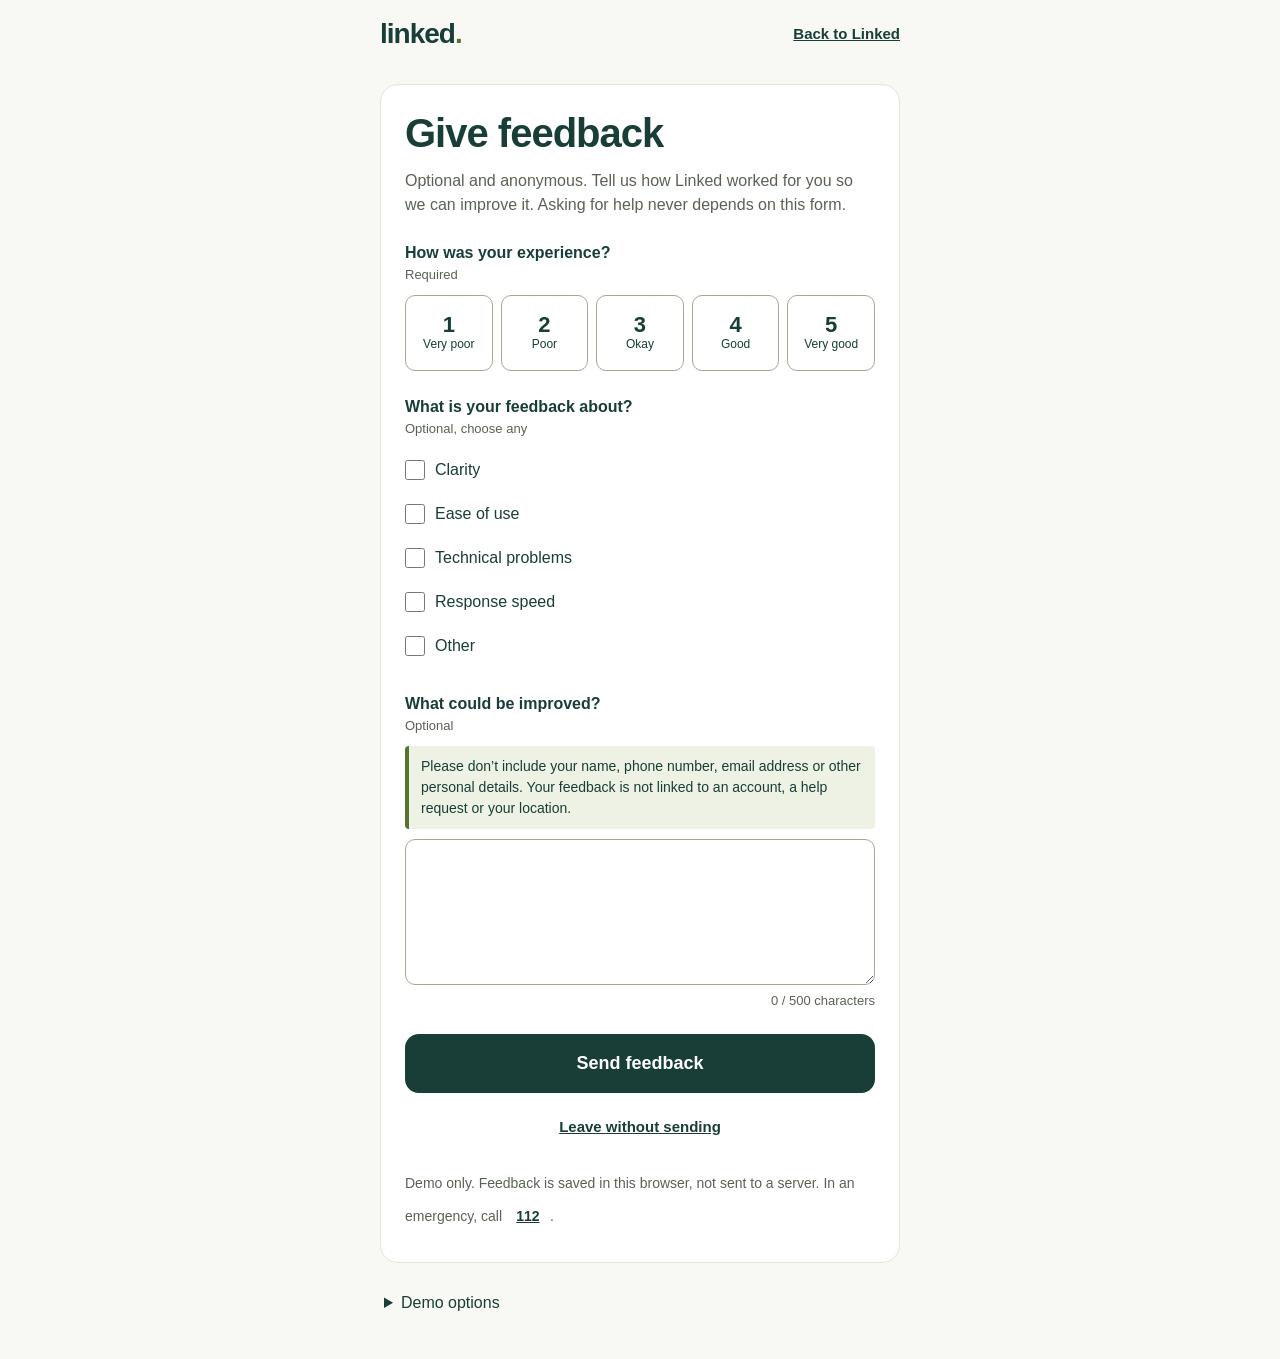
==== feedback.html @ 64598f96 "Add anonymous feedback page (user story 14) Separate feedback page reachable from the main screen he" ====
<!doctype html>
<html lang="en">
  <head>
    <meta charset="UTF-8" />
    <meta
      name="viewport"
      content="width=device-width, initial-scale=1.0"
    />
    <meta name="theme-color" content="#183e37" />
    <link rel="stylesheet" href="styles.css" />
    <link rel="stylesheet" href="feedback.css" />
    <title>Linked | Give feedback</title>

    <script src="feedback-store.js" defer></script>
    <script src="feedback.js" defer></script>
  </head>
  <body>
    <header>
      <a class="brand" href="index.html" aria-label="Linked, back to main screen">
        <b aria-hidden="true">↗</b>
        linked<span>.</span>
      </a>
      <nav class="header-nav" aria-label="Pages">
        <a href="index.html">Back to Linked</a>
      </nav>
    </header>

    <main>
      <section class="help-card" aria-labelledby="page-title">
        <h1 id="page-title">Give feedback</h1>
        <p class="feedback-intro">
          Optional and anonymous. Tell us how Linked worked for you so we
          can improve it. Asking for help never depends on this form.
        </p>

        <form
          id="feedback-form"
          class="feedback-form"
          novalidate
        >
          <fieldset
            id="rating-group"
            class="rating-group"
            aria-describedby="rating-error"
          >
            <legend>
              How was your experience?
              <span class="field-note">Required</span>
            </legend>
            <div class="rating-options">
              <label class="rating-option">
                <input type="radio" name="rating" value="1" />
                <span class="rating-number">1</span>
                <span class="rating-label">Very poor</span>
              </label>
              <label class="rating-option">
                <input type="radio" name="rating" value="2" />
                <span class="rating-number">2</span>
                <span class="rating-label">Poor</span>
              </label>
              <label class="rating-option">
                <input type="radio" name="rating" value="3" />
                <span class="rating-number">3</span>
                <span class="rating-label">Okay</span>
              </label>
              <label class="rating-option">
                <input type="radio" name="rating" value="4" />
                <span class="rating-number">4</span>
                <span class="rating-label">Good</span>
              </label>
              <label class="rating-option">
                <input type="radio" name="rating" value="5" />
                <span class="rating-number">5</span>
                <span class="rating-label">Very good</span>
              </label>
            </div>
            <p
              id="rating-error"
              class="field-error"
              role="alert"
              hidden
            >
              Choose a rating from 1 to 5 before sending.
            </p>
          </fieldset>

          <fieldset class="category-group">
            <legend>
              What is your feedback about?
              <span class="field-note">Optional, choose any</span>
            </legend>
            <label class="category-option">
              <input type="checkbox" name="category" value="clarity" />
              <span>Clarity</span>
            </label>
            <label class="category-option">
              <input type="checkbox" name="category" value="ease-of-use" />
              <span>Ease of use</span>
            </label>
            <label class="category-option">
              <input
                type="checkbox"
                name="category"
                value="technical-problems"
              />
              <span>Technical problems</span>
            </label>
            <label class="category-option">
              <input type="checkbox" name="category" value="speed" />
              <span>Response speed</span>
            </label>
            <label class="category-option">
              <input type="checkbox" name="category" value="other" />
              <span>Other</span>
            </label>
          </fieldset>

          <div class="comment-field">
            <label for="feedback-comment">
              What could be improved?
              <span class="field-note">Optional</span>
            </label>
            <p id="privacy-note" class="privacy-note">
              Please don’t include your name, phone number, email address or
              other personal details. Your feedback is not linked to an
              account, a help request or your location.
            </p>
            <textarea
              id="feedback-comment"
              name="comment"
              rows="5"
              maxlength="500"
              aria-describedby="privacy-note comment-count"
            ></textarea>
            <p
              id="comment-count"
              class="comment-count"
              aria-live="polite"
            >
              0 / 500 characters
            </p>
          </div>

          <div
            id="feedback-failure"
            class="status-banner failure-banner"
            role="alert"
            hidden
          >
            <strong>Your feedback could not be sent.</strong>
            <p>Nothing you entered was lost. Please try again.</p>
            <button
              id="retry-button"
              class="secondary"
              type="button"
            >
              Try again
            </button>
          </div>

          <button
            id="submit-button"
            class="submit-button"
            type="submit"
          >
            Send feedback
          </button>
          <a class="leave-link" href="index.html">Leave without sending</a>
        </form>

        <div
          id="feedback-confirmation"
          class="status-banner confirmation-banner"
          role="status"
          hidden
        >
          <strong id="confirmation-title" tabindex="-1">
            Thank you, your feedback was sent (demo).
          </strong>
          <p>It helps the team improve Linked.</p>
          <a class="secondary back-button" href="index.html">
            Back to Linked
          </a>
        </div>

        <p class="demo-note">
          Demo only. Feedback is saved in this browser, not sent to a
          server. In an emergency, call <a href="tel:112">112</a>.
        </p>
        <noscript>
          <p class="script-warning">
            Enable JavaScript to send feedback.
          </p>
        </noscript>
      </section>

      <details class="settings">
        <summary>Demo options</summary>
        <div class="settings-content">
          <label class="sound-toggle">
            <input id="simulate-failure" type="checkbox" />
            Simulate failed submission
          </label>
        </div>
      </details>
    </main>
  </body>
</html>
---- styles.css ----
:root {
  --green: #183e37;
  --muted: #586354;
  --paper: #f8f9f5;
  --border: #e1e5da;
}
* { box-sizing: border-box; }
[hidden] { display: none !important; }
body {
  margin: 0;
  background: var(--paper);
  color: var(--green);
  font: 1rem/1.5 "Segoe UI", sans-serif;
}
button, a, summary { -webkit-tap-highlight-color: transparent; }
button { font: inherit; cursor: pointer; }
button:disabled { cursor: not-allowed; }
button:focus-visible, a:focus-visible, summary:focus-visible {
  outline: 3px solid #183e37;
  outline-offset: 4px;
}
header {
  max-width: 560px;
  min-height: 64px;
  margin: auto;
  padding: 12px 20px;
  display: flex;
  align-items: center;
  justify-content: space-between;
  gap: 16px;
}
.brand { font-size: 28px; font-weight: 800; letter-spacing: -1px; }
.brand b { display: none; }
.brand span { color: #54752a; }
.header-nav { display: flex; flex-wrap: wrap; align-items: center; justify-content: flex-end; gap: 4px 16px; }
.header-nav a { display: inline-flex; align-items: center; min-height: 44px; font-size: 15px; font-weight: 600; }
.demo-label { border: 1px solid var(--border); border-radius: 6px; padding: 4px 10px; font-size: 14px; }
main { max-width: 560px; margin: auto; padding: 16px 20px 32px; }
.help-card { background: white; border: 1px solid var(--border); border-radius: 18px; padding: 24px; }
h1 { margin: 0; font-size: clamp(32px, 8vw, 40px); line-height: 1.2; letter-spacing: -1px; }
p { color: var(--muted); }
.help-instruction { margin: 12px 0 24px; }
.primary, .secondary { width: 100%; border-radius: 14px; padding: 16px; font-weight: 700; }
.primary {
  min-height: 144px;
  display: flex;
  align-items: center;
  justify-content: center;
  gap: 16px;
  background: var(--green);
  color: white;
  border: 2px solid var(--green);
  font-size: 26px;
  line-height: 1.3;
}
.primary:hover { background: #29584c; }
.primary:active { background: #102d27; }
.secondary { min-height: 56px; background: white; color: var(--green); border: 1px solid #9cae91; }
.secondary:hover { background: #edf2e5; }
.status-banner { margin-top: 20px; padding: 16px; border-radius: 10px; background: #edf2e5; overflow-wrap: anywhere; }
.status-banner strong { display: block; }
.status-banner p { margin: 8px 0 0; }
.demo-note { margin: 24px 0 0; font-size: 14px; }
a { color: var(--green); }
.demo-note a { display: inline-flex; min-height: 44px; min-width: 44px; align-items: center; justify-content: center; font-weight: 700; }
.settings { margin-top: 16px; }
summary { min-height: 48px; padding: 12px 4px; cursor: pointer; }
.settings-content { display: flex; flex-wrap: wrap; gap: 12px; padding: 8px 4px; }
.sound-toggle { display: inline-flex; align-items: center; gap: 6px; min-height: 44px; padding: 8px 12px; border: 1px solid var(--border); border-radius: 6px; background: white; color: var(--green); font-size: 14px; }
.sound-toggle:hover { background: #edf2e5; }
.sound-toggle[aria-pressed="false"] { text-decoration: line-through; }
@media (max-width: 359px) {
  main { padding: 12px 16px 24px; }
  .help-card { padding: 20px; }
  .primary { font-size: 24px; }
}
@media (forced-colors: active) {
  .primary { border: 2px solid ButtonText; }
}
.request-map {
  margin: 20px 0 0;
}

.request-map svg {
  display: block;
  width: 100%;
  height: auto;
  border-radius: 10px;
  background: #eef2e8;
}

.request-map figcaption {
  margin-top: 8px;
  color: var(--muted);
  font-size: 12px;
}

.map-blocks rect {
  fill: white;
}

.map-park {
  fill: #dbe6cc;
}

.map-links line {
  stroke: var(--green);
  stroke-width: 2;
  stroke-linecap: round;
  stroke-dasharray: 4 6;
  opacity: 0;
  transition: opacity 0.4s, stroke 0.4s;
}

.map-helpers circle {
  fill: #c3cdb8;
  stroke: white;
  stroke-width: 3;
  transition: fill 0.4s;
}

.map-pulses circle {
  fill: #8aab54;
  opacity: 0;
  transform-box: fill-box;
  transform-origin: center;
}

.map-you {
  fill: var(--green);
  stroke: white;
  stroke-width: 4;
  transition: fill 0.4s;
}

[data-status="sent"] .map-pulses circle {
  animation: map-pulse 1.6s ease-out infinite;
}

[data-status="sent"] .map-pulses circle + circle {
  animation-delay: 0.8s;
}

[data-status="sent"] .map-links line {
  opacity: 0.6;
  animation: map-flow 0.8s linear infinite;
}

[data-status="received"] .map-links line {
  opacity: 1;
  stroke: #769a40;
  stroke-dasharray: none;
}

[data-status="received"] .map-helpers circle {
  fill: #769a40;
  transform-box: fill-box;
  transform-origin: center;
  animation: map-pop 0.4s ease-out;
}

[data-status="cancelled"] .map-you {
  fill: #9aa596;
}

@keyframes map-pulse {
  from {
    opacity: 0.5;
    transform: scale(1);
  }

  to {
    opacity: 0;
    transform: scale(6);
  }
}

@keyframes map-flow {
  to {
    stroke-dashoffset: -10;
  }
}

@keyframes map-pop {
  50% {
    transform: scale(1.4);
  }
}

@media (prefers-reduced-motion: reduce) {
  .request-map * {
    animation: none !important;
    transition: none !important;
  }

  [data-status="sent"] .map-pulses circle:first-child {
    opacity: 0.3;
    transform: scale(2.5);
  }
}

.location-option {
  margin-top: 18px;
  padding: 14px 16px;
  border: 1px solid var(--border);
  border-radius: 10px;
  background: #fcfdfb;
}

.location-choice {
  display: flex;
  align-items: center;
  gap: 10px;
  font-weight: 600;
  cursor: pointer;
}

.location-choice input {
  width: 18px;
  height: 18px;
  margin: 0;
  accent-color: var(--green);
}

.location-choice input:disabled {
  cursor: not-allowed;
}

.location-choice-state {
  margin-left: auto;
  color: var(--muted);
  font-size: 11px;
  font-weight: 700;
  letter-spacing: 0.8px;
}

.location-help,
.location-feedback {
  margin: 8px 0 0;
  font-size: 13px;
}

.location-feedback {
  color: var(--green);
}

.location-preview {
  margin-top: 12px;
  padding: 10px;
  border: 1px solid var(--border);
  border-radius: 10px;
  background: white;
}

.location-map {
  display: block;
  width: calc(100% + 20px);
  max-width: none;
  min-height: 140px;
  margin: -10px -10px 0;
  aspect-ratio: 16 / 9;
  overflow: hidden;
  border-radius: 7px;
  background: #eef2e8;
}

.location-map[data-map-state="unavailable"] {
  display: grid;
  place-items: center;
  color: var(--muted);
}

.leaflet-control-attribution {
  font-size: 10px !important;
}

.location-label {
  display: flex;
  align-items: center;
  gap: 8px;
  margin: 10px 0 0;
  color: var(--green);
  font-size: 14px;
  font-weight: 600;
}
---- feedback.css ----
.brand {
  color: var(--green);
  text-decoration: none;
}

.leave-link {
  display: inline-flex;
  align-items: center;
  min-height: 44px;
  font-size: 15px;
  font-weight: 600;
}

.feedback-intro {
  margin: 12px 0 24px;
}

.feedback-form {
  display: grid;
  gap: 24px;
}

.feedback-form fieldset {
  min-width: 0;
  margin: 0;
  padding: 0;
  border: 0;
}

.feedback-form legend,
.comment-field > label {
  display: block;
  margin-bottom: 10px;
  padding: 0;
  font-weight: 700;
}

.field-note {
  display: block;
  color: var(--muted);
  font-size: 13px;
  font-weight: 400;
}

/* Beoordeling: vijf grote, gelabelde keuzes. */
.rating-options {
  display: grid;
  grid-template-columns: repeat(5, minmax(0, 1fr));
  gap: 8px;
}

.rating-option {
  position: relative;
  display: flex;
  flex-direction: column;
  align-items: center;
  justify-content: center;
  min-height: 76px;
  padding: 8px 4px;
  border: 1px solid #9cae91;
  border-radius: 10px;
  background: white;
  text-align: center;
  cursor: pointer;
}

.rating-option input {
  position: absolute;
  opacity: 0;
  inset: 0;
  margin: 0;
  cursor: pointer;
}

.rating-number {
  font-size: 22px;
  font-weight: 800;
  line-height: 1.1;
}

.rating-label {
  font-size: 12px;
  line-height: 1.2;
}

.rating-option:hover {
  background: #edf2e5;
}

.rating-option:has(input:checked) {
  border: 2px solid var(--green);
  background: var(--green);
  color: white;
}

.rating-option:has(input:focus-visible) {
  outline: 3px solid var(--green);
  outline-offset: 3px;
}

.rating-group[aria-invalid="true"] .rating-option {
  border-color: #a3341f;
}

.field-error {
  margin: 10px 0 0;
  color: #a3341f;
  font-weight: 600;
}

/* Categorieën */
.category-option {
  display: flex;
  align-items: center;
  gap: 10px;
  min-height: 44px;
  cursor: pointer;
}

.category-option input {
  width: 20px;
  height: 20px;
  margin: 0;
  accent-color: var(--green);
}

/* Opmerking */
.privacy-note {
  margin: 0 0 10px;
  padding: 10px 12px;
  border-left: 4px solid #54752a;
  border-radius: 4px;
  background: #edf2e5;
  color: var(--green);
  font-size: 14px;
}

.comment-field textarea {
  display: block;
  width: 100%;
  padding: 12px;
  border: 1px solid #9cae91;
  border-radius: 10px;
  color: var(--green);
  font: inherit;
  resize: vertical;
}

.comment-field textarea:focus-visible {
  outline: 3px solid var(--green);
  outline-offset: 2px;
}

.comment-count {
  margin: 6px 0 0;
  font-size: 13px;
  text-align: right;
}

/* Acties en statussen */
.submit-button {
  width: 100%;
  min-height: 56px;
  padding: 14px;
  border: 2px solid var(--green);
  border-radius: 14px;
  background: var(--green);
  color: white;
  font-size: 18px;
  font-weight: 700;
}

.submit-button:hover {
  background: #29584c;
}

.submit-button:disabled {
  opacity: 0.7;
}

.leave-link {
  justify-self: center;
  margin-top: -12px;
}

.failure-banner {
  margin-top: 0;
  background: #fbeae6;
}

.failure-banner .secondary,
.confirmation-banner .back-button {
  margin-top: 12px;
}

.confirmation-banner {
  margin-top: 0;
}

.confirmation-banner strong:focus {
  outline: none;
}

.back-button {
  display: flex;
  align-items: center;
  justify-content: center;
  text-decoration: none;
}

.settings-content label input {
  margin: 0;
  accent-color: var(--green);
}

@media (max-width: 400px) {
  .rating-options {
    gap: 6px;
  }

  .rating-label {
    font-size: 11px;
  }
}

@media (forced-colors: active) {
  .rating-option:has(input:checked) {
    border: 3px solid Highlight;
  }
}
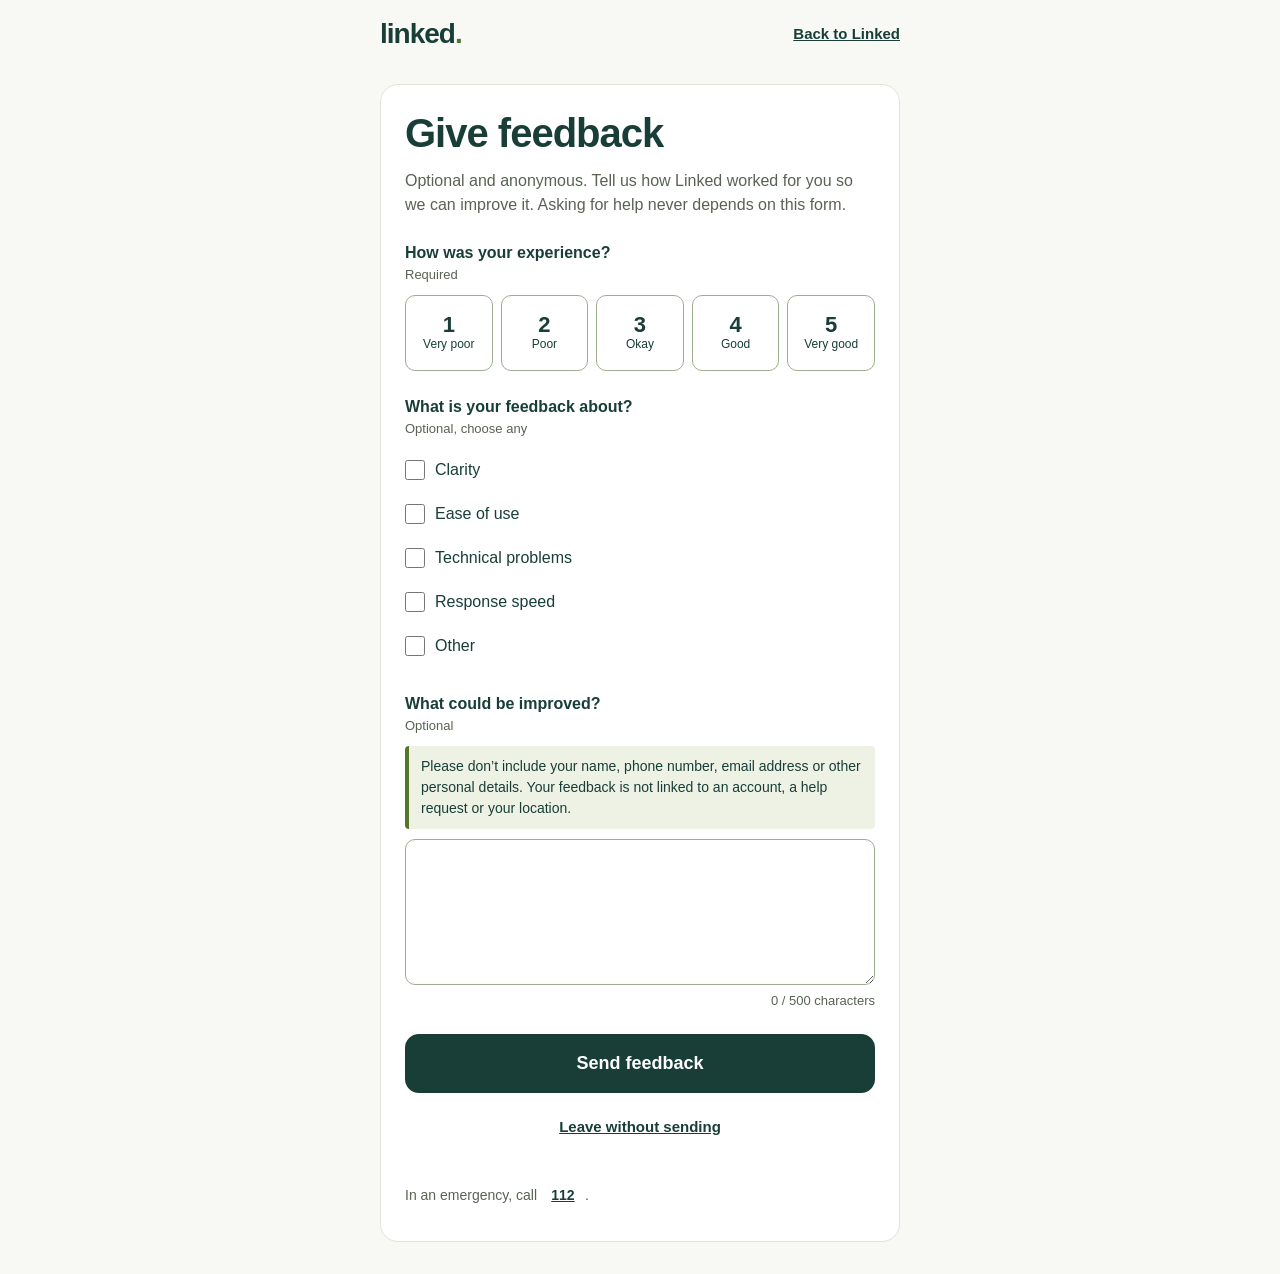
==== commit a369c171: "Sprint 4 commit" ====
--- a/feedback.html
+++ b/feedback.html
@@ -175,34 +175,21 @@
           hidden
         >
           <strong id="confirmation-title" tabindex="-1">
-            Thank you, your feedback was sent (demo).
+            Thank you, your feedback has been saved.
           </strong>
-          <p>It helps the team improve Linked.</p>
+          <p>Thank you for sharing your experience.</p>
           <a class="secondary back-button" href="index.html">
             Back to Linked
           </a>
         </div>
 
-        <p class="demo-note">
-          Demo only. Feedback is saved in this browser, not sent to a
-          server. In an emergency, call <a href="tel:112">112</a>.
-        </p>
+        <p class="emergency-note">In an emergency, call <a href="tel:112">112</a>.</p>
         <noscript>
           <p class="script-warning">
             Enable JavaScript to send feedback.
           </p>
         </noscript>
       </section>
-
-      <details class="settings">
-        <summary>Demo options</summary>
-        <div class="settings-content">
-          <label class="sound-toggle">
-            <input id="simulate-failure" type="checkbox" />
-            Simulate failed submission
-          </label>
-        </div>
-      </details>
     </main>
   </body>
 </html>
--- a/styles.css
+++ b/styles.css
@@ -27,14 +27,30 @@
   display: flex;
   align-items: center;
   justify-content: space-between;
-  gap: 16px;
-}
+  flex-wrap: wrap;
+  gap: 8px 16px;
+}
+.help-points-link {
+  display: inline-flex;
+  min-height: 44px;
+  align-items: center;
+  justify-content: center;
+  padding: 8px 12px;
+  border: 1px solid #9cae91;
+  border-radius: 10px;
+  background: white;
+  color: var(--green);
+  font-size: 14px;
+  font-weight: 700;
+  text-align: center;
+  text-decoration: none;
+}
+.help-points-link:hover { background: #edf2e5; }
 .brand { font-size: 28px; font-weight: 800; letter-spacing: -1px; }
 .brand b { display: none; }
 .brand span { color: #54752a; }
 .header-nav { display: flex; flex-wrap: wrap; align-items: center; justify-content: flex-end; gap: 4px 16px; }
 .header-nav a { display: inline-flex; align-items: center; min-height: 44px; font-size: 15px; font-weight: 600; }
-.demo-label { border: 1px solid var(--border); border-radius: 6px; padding: 4px 10px; font-size: 14px; }
 main { max-width: 560px; margin: auto; padding: 16px 20px 32px; }
 .help-card { background: white; border: 1px solid var(--border); border-radius: 18px; padding: 24px; }
 h1 { margin: 0; font-size: clamp(32px, 8vw, 40px); line-height: 1.2; letter-spacing: -1px; }
@@ -60,9 +76,9 @@
 .status-banner { margin-top: 20px; padding: 16px; border-radius: 10px; background: #edf2e5; overflow-wrap: anywhere; }
 .status-banner strong { display: block; }
 .status-banner p { margin: 8px 0 0; }
-.demo-note { margin: 24px 0 0; font-size: 14px; }
+.emergency-note { margin: 24px 0 0; font-size: 14px; }
 a { color: var(--green); }
-.demo-note a { display: inline-flex; min-height: 44px; min-width: 44px; align-items: center; justify-content: center; font-weight: 700; }
+.emergency-note a { display: inline-flex; min-height: 44px; min-width: 44px; align-items: center; justify-content: center; font-weight: 700; }
 .settings { margin-top: 16px; }
 summary { min-height: 48px; padding: 12px 4px; cursor: pointer; }
 .settings-content { display: flex; flex-wrap: wrap; gap: 12px; padding: 8px 4px; }
@@ -70,6 +86,8 @@
 .sound-toggle:hover { background: #edf2e5; }
 .sound-toggle[aria-pressed="false"] { text-decoration: line-through; }
 @media (max-width: 359px) {
+  header { gap: 8px; padding-inline: 12px; }
+  .help-points-link { padding-inline: 8px; font-size: 12px; }
   main { padding: 12px 16px 24px; }
   .help-card { padding: 20px; }
   .primary { font-size: 24px; }
@@ -283,3 +301,144 @@
   font-size: 14px;
   font-weight: 600;
 }
+
+/* Language selector and text that must survive longer Dutch wording */
+.header-tools {
+  display: flex;
+  align-items: center;
+  flex-wrap: wrap;
+  justify-content: flex-end;
+  gap: 8px 12px;
+  min-width: 0;
+}
+
+/* Keep the requester header predictable as navigation and language grow. */
+.request-page header {
+  display: grid;
+  grid-template-columns: auto minmax(0, 1fr);
+  gap: 16px;
+  padding-top: 24px;
+  padding-bottom: 0;
+}
+
+.request-page .brand { grid-column: 1; grid-row: 1; }
+.request-page .header-tools { grid-column: 2; grid-row: 1; gap: 8px; }
+.request-page .header-nav {
+  grid-column: 1 / -1;
+  justify-content: flex-start;
+  gap: 8px 20px;
+  padding-bottom: 12px;
+  border-bottom: 1px solid var(--border);
+}
+.request-page .header-nav a {
+  padding: 0;
+  border: 0;
+  border-radius: 4px;
+  background: transparent;
+  color: var(--muted);
+  font-size: 14px;
+  font-weight: 600;
+  text-decoration: none;
+  text-align: left;
+}
+.request-page .header-nav a:hover {
+  color: var(--green);
+  text-decoration: underline;
+  text-underline-offset: 4px;
+}
+.request-page .language-picker-label {
+  position: absolute;
+  width: 1px;
+  height: 1px;
+  padding: 0;
+  margin: -1px;
+  overflow: hidden;
+  clip-path: inset(50%);
+  white-space: nowrap;
+}
+.request-page .language-picker select {
+  padding: 8px;
+  border-color: var(--border);
+  border-radius: 8px;
+  font-size: 14px;
+}
+.request-page main { padding-top: 24px; }
+.request-page .help-card { padding: 28px; }
+.request-page .help-instruction { margin: 12px 0 24px; }
+.request-page .location-option { margin: 0 0 20px; }
+.request-page .location-choice input { flex-shrink: 0; }
+.request-page .primary { min-height: 112px; }
+.request-page .secondary { margin-top: 12px; }
+.request-page .emergency-note { line-height: 1.7; }
+.request-page .emergency-note a {
+  display: inline;
+  min-width: 0;
+  min-height: 0;
+  text-underline-offset: 3px;
+}
+.request-page .settings { color: var(--muted); font-size: 14px; }
+
+@media (max-width: 399px) {
+  .request-page header { padding-inline: 16px; gap: 12px; }
+  .request-page .header-tools { flex-wrap: nowrap; gap: 6px; }
+  .request-page .header-nav { gap: 8px 16px; }
+  .request-page main { padding-inline: 16px; }
+  .request-page .help-card { padding: 20px; }
+  .request-page .location-option { padding: 12px; }
+  .request-page .location-choice { gap: 8px; font-size: 14px; }
+}
+
+.language-picker {
+  display: flex;
+  align-items: center;
+  gap: 8px;
+  font-size: 14px;
+  font-weight: 600;
+}
+
+.language-picker select {
+  min-height: 44px;
+  max-width: 100%;
+  padding: 8px 12px;
+  border: 1px solid #9cae91;
+  border-radius: 6px;
+  background: white;
+  color: var(--green);
+  font: inherit;
+  font-size: 16px;
+  cursor: pointer;
+}
+
+.language-picker select:focus-visible {
+  outline: 3px solid #183e37;
+  outline-offset: 2px;
+}
+
+.primary,
+.secondary,
+.status-banner,
+.location-choice span,
+.location-help,
+.location-feedback,
+.location-label {
+  overflow-wrap: anywhere;
+}
+
+.primary > span:first-child {
+  min-width: 0;
+  text-align: center;
+}
+
+.location-choice span:first-of-type {
+  min-width: 0;
+}
+
+.location-choice-state {
+  flex: none;
+}
+
+@media (max-width: 359px) {
+  .header-tools { justify-content: flex-start; }
+  .language-picker-label { font-size: 13px; }
+  .primary { gap: 10px; padding: 12px; }
+}
